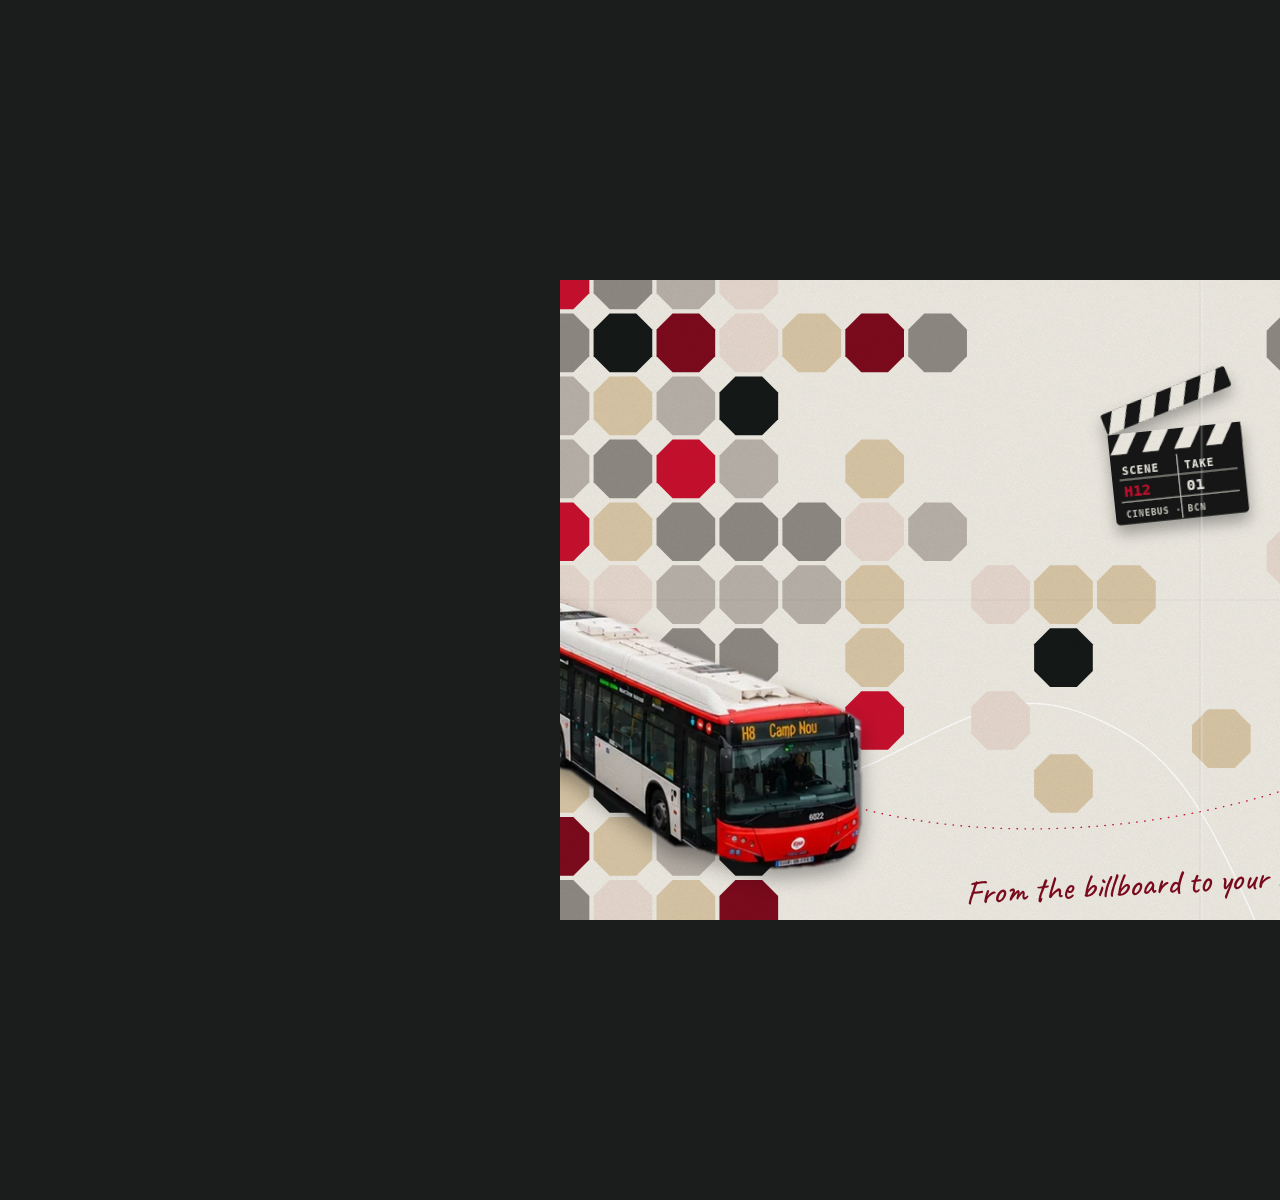
==== billboard/cinebus.html @ b8c181ad "CineBus banner: the real TMB bus from the photo, cut by the left edge Co-Authored-By: Claude Opus 5." ====
<!doctype html>
<html lang="en"><head><meta charset="utf-8"><title>CineBus billboard</title>
<link href="https://fonts.googleapis.com/css2?family=Anton&family=Caveat:wght@500&family=JetBrains+Mono:wght@600&display=swap" rel="stylesheet">
<link rel="stylesheet" href="board.css">
<style>
/* Idea: from the billboard to your seat. The tiles are Barcelona's Eixample blocks; the clapperboard is the film you
   picked; a TMB bus drives the dotted route out of the city, and the route ends at your ticket. */
.board { --ghost: #c8102e; }
h1 { font-size: 300px; top: 60px; bottom: auto; }
.red { color: #c8102e; }
.ticket { left: 1880px; top: 760px; z-index: 8; transform: rotate(7deg); }
.bus { left: -230px; top: 560px; width: 800px; z-index: 9; }
.hand { left: 760px; top: 1100px; color: #7d0a1d; transform: rotate(-3deg); }
</style></head><body>
<main class="board">
  <svg class="lines" viewBox="0 0 2400 1200">
    <path stroke="#fff" stroke-width="2.5" d="M-40 980 C 240 900, 420 990, 600 900 S 860 760, 1000 820 S 1200 960, 1320 1240"/>
    <!-- the bus route: stops along the way, ending at the cinema pin -->
    <path stroke="#c8102e" stroke-width="2.5" stroke-dasharray="1 14" stroke-width="6" d="M560 990 C 900 1080, 1300 1000, 1500 900 S 1800 860, 1900 900"/>
  </svg>
  <svg class="tiles" id="back" viewBox="0 0 2400 1200" style="z-index:2"></svg>
  <svg class="tiles" id="front" viewBox="0 0 2400 1200" style="z-index:5"></svg>
  <svg class="tiles" viewBox="0 0 2400 1200" style="z-index:3">
    <g fill="#c8102e" stroke="#efece4" stroke-width="5">
      <circle cx="1500" cy="900" r="11"/><circle cx="1900" cy="900" r="11"/>
    </g>
  </svg>

  <!-- ticket -->
  <svg class="ticket shadow" width="420" height="190" viewBox="0 0 420 190">
    <path d="M0 0h420v70a25 25 0 0 0 0 50v70H0v-70a25 25 0 0 0 0-50z" fill="#e7d9cf"/>
    <path d="M300 10v170" stroke="#7d0a1d" stroke-width="3" stroke-dasharray="8 8"/>
    <g font-family="JetBrains Mono, monospace" font-weight="600" fill="#7d0a1d">
      <text x="34" y="62" font-size="26" letter-spacing="3">CINEMA · SALA 3</text>
      <text x="34" y="128" font-size="58" fill="#c8102e">20:45</text>
      <text x="34" y="166" font-size="20" letter-spacing="2">VOSE · FILA 7</text>
      <text x="360" y="105" font-size="30" text-anchor="middle" transform="rotate(-90 360 95)">ADMIT ONE</text>
    </g>
  </svg>

  <svg class="pieces" viewBox="0 0 2400 1200" style="left:0;top:0;width:2400px;height:1200px;z-index:7">
  <defs>
    <linearGradient id="beam" x1="0" y1="0" x2="1" y2="0">
      <stop offset="0" stop-color="#fffdf6" stop-opacity=".85"/><stop offset="1" stop-color="#fffdf6" stop-opacity="0"/>
    </linearGradient>
    <filter id="sh" x="-20%" y="-20%" width="140%" height="160%"><feDropShadow dx="0" dy="16" stdDeviation="14" flood-color="#000" flood-opacity=".33"/></filter>
    <filter id="soft"><feGaussianBlur stdDeviation="10"/></filter>
  </defs>
  <!-- clapperboard -->
  <g transform="translate(1020 230) rotate(-6)" filter="url(#sh)">
    <rect x="0" y="62" width="250" height="170" rx="8" fill="#141816"/>
    <g transform="rotate(-16 0 58)">
      <rect x="0" y="22" width="250" height="40" rx="5" fill="#141816"/>
      <g fill="#efece4"><path d="M24 22 h30 l-22 40 h-30z"/><path d="M84 22 h30 l-22 40 h-30z"/><path d="M144 22 h30 l-22 40 h-30z"/><path d="M204 22 h30 l-22 40 h-30z"/></g>
    </g>
    <rect x="0" y="62" width="250" height="38" fill="#141816"/>
    <g fill="#efece4"><path d="M24 62 h30 l-22 38 h-30z"/><path d="M84 62 h30 l-22 38 h-30z"/><path d="M144 62 h30 l-22 38 h-30z"/><path d="M204 62 h30 l-22 38 h-30z"/></g>
    <g stroke="#efece4" stroke-width="2" opacity=".8"><path d="M14 148 h222 M14 190 h222 M125 110 v120"/></g>
    <g font-family="DejaVu Sans Mono, monospace" font-weight="700" fill="#efece4">
      <text x="20" y="138" font-size="20" letter-spacing="2">SCENE</text><text x="138" y="138" font-size="20" letter-spacing="2">TAKE</text>
      <text x="20" y="180" font-size="28" fill="#c8102e">H12</text><text x="138" y="180" font-size="28">01</text>
      <text x="20" y="220" font-size="16" letter-spacing="2" opacity=".8">CINEBUS · BCN</text>
    </g>
  </g>

  </svg>

  <!-- the real TMB bus from the photo, cut out, driving in from the left edge -->
  <img class="bus shadow" src="cinebus-bus.png" alt="">

  <p class="hand">From the billboard to your seat</p>
  <h1>Cine<br>B<span class="red">u</span><span class="ghost">s</span></h1>
  <div class="fold"></div><div class="grain"></div>
</main>
<script src="board.js"></script>
<script>
// Eixample blocks: squares with cut corners, on a straight grid
const C = ["#c8102e", "#141816", "#8f8a84", "#e7d9cf", "#7d0a1d", "#d9c7a7", "#b9b2aa"];
const block = (x, y, c) => { const s = 110, k = 30, h = s / 2;
  return `<path d="M${x - h + k} ${y - h}h${s - 2 * k}l${k} ${k}v${s - 2 * k}l${-k} ${k}h${-(s - 2 * k)}l${-k} ${-k}v${-(s - 2 * k)}z" fill="${c}"/>`; };
const [back, front] = field({ step: 118, offset: false, width: 1300, colours: C, shape: block, seed: 11 });
const extra = [[1500, 300, "#c8102e"], [2150, 820, "#141816"], [1380, 120, "#8f8a84"], [1960, 1040, "#7d0a1d"], [1240, 860, "#d9c7a7"], [1380, 520, "#e7d9cf"]]
  .map(([x, y, c]) => block(x, y, c)).join("");
document.getElementById("back").innerHTML = back + extra;
document.getElementById("front").innerHTML = front;
</script>
</body></html>
---- billboard/board.css ----
/* Shared look of the project billboards (same recipe as the Smart irrigation banner):
   a 2400×1200 paper board, a field of tiles from the left to the middle with a few floating on the right,
   the project's pieces on top, two thin drawn lines behind everything, a big Anton title bottom right
   (one letter in colour, one only outlined) and a small handwritten motto partly hidden by the tiles. */
* { box-sizing: border-box; margin: 0; }
body { min-height: 100vh; display: grid; place-items: center; background: #1b1d1c; overflow: hidden; }
.board { position: relative; width: 2400px; height: 1200px; overflow: hidden; background: #efece4; transform-origin: center; flex: none; }
.board > * { position: absolute; }
.lines, .tiles { left: 0; top: 0; width: 2400px; height: 1200px; }
.lines { z-index: 1; fill: none; stroke-linecap: round; stroke-linejoin: round; }
h1 { right: 80px; bottom: 70px; z-index: 6; font: 240px/0.9 "Anton", sans-serif; letter-spacing: -0.01em; text-transform: uppercase; text-align: right; color: #141816; }
h1 .ghost { color: transparent; -webkit-text-stroke: 1px var(--ghost, #141816); }
.hand { z-index: 1; font: 500 64px/1 "Caveat", cursive; white-space: nowrap; }
.shadow { filter: drop-shadow(0 18px 18px rgba(0, 0, 0, 0.35)); }
.fold { inset: 0; z-index: 29; pointer-events: none;
  background: linear-gradient(90deg, transparent 49.9%, rgba(0,0,0,.05) 50%, rgba(255,255,255,.25) 50.1%, transparent 50.3%),
              linear-gradient(0deg, transparent 49.8%, rgba(0,0,0,.04) 50%, transparent 50.2%); }
.grain { inset: 0; z-index: 30; pointer-events: none; opacity: .32; mix-blend-mode: multiply;
  background: url("data:image/svg+xml,%3Csvg xmlns='http://www.w3.org/2000/svg' width='240' height='240'%3E%3Cfilter id='n'%3E%3CfeTurbulence type='fractalNoise' baseFrequency='.9' numOctaves='2'/%3E%3CfeColorMatrix values='0 0 0 0 .35 0 0 0 0 .33 0 0 0 0 .3 0 0 0 .55 0'/%3E%3C/filter%3E%3Crect width='240' height='240' filter='url(%23n)'/%3E%3C/svg%3E"); }
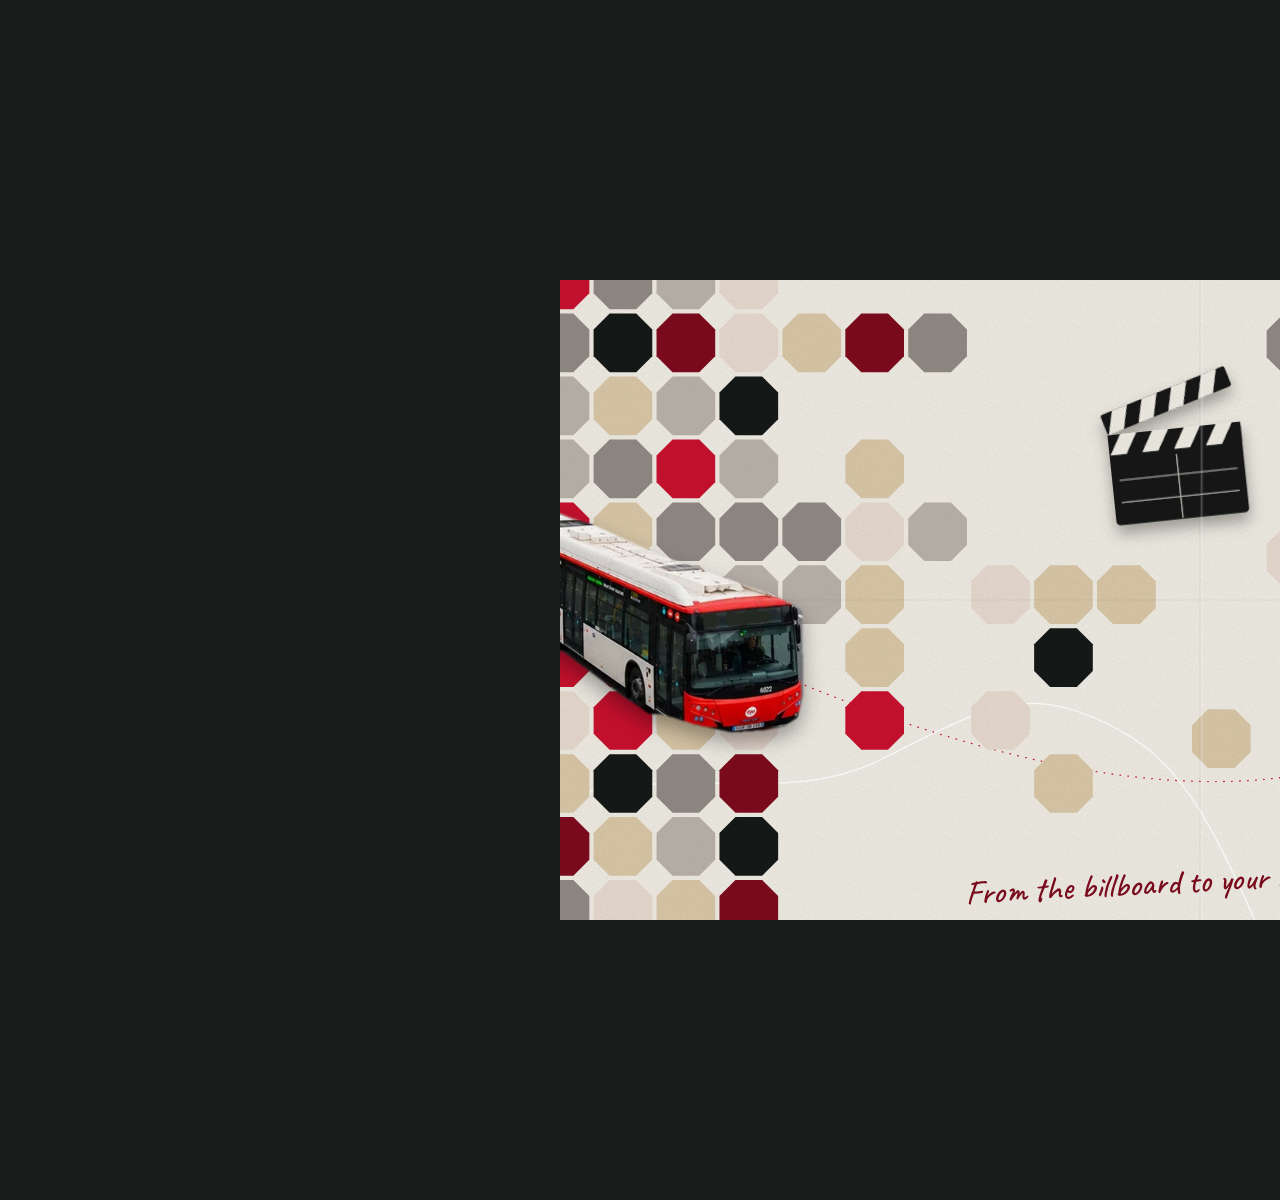
==== commit c72c1fcb: "CineBus banner: bus without its destination text, smaller and higher Co-Authored-By: Claude Opus 5.5" ====
--- a/billboard/cinebus.html
+++ b/billboard/cinebus.html
@@ -9,14 +9,14 @@
 h1 { font-size: 300px; top: 60px; bottom: auto; }
 .red { color: #c8102e; }
 .ticket { left: 1880px; top: 760px; z-index: 8; transform: rotate(7deg); }
-.bus { left: -230px; top: 560px; width: 800px; z-index: 9; }
+.bus { left: -200px; top: 400px; width: 660px; z-index: 9; }
 .hand { left: 760px; top: 1100px; color: #7d0a1d; transform: rotate(-3deg); }
 </style></head><body>
 <main class="board">
   <svg class="lines" viewBox="0 0 2400 1200">
     <path stroke="#fff" stroke-width="2.5" d="M-40 980 C 240 900, 420 990, 600 900 S 860 760, 1000 820 S 1200 960, 1320 1240"/>
     <!-- the bus route: stops along the way, ending at the cinema pin -->
-    <path stroke="#c8102e" stroke-width="2.5" stroke-dasharray="1 14" stroke-width="6" d="M560 990 C 900 1080, 1300 1000, 1500 900 S 1800 860, 1900 900"/>
+    <path stroke="#c8102e" stroke-width="2.5" stroke-dasharray="1 14" stroke-width="6" d="M460 760 C 800 900, 1200 1000, 1500 900 S 1800 860, 1900 900"/>
   </svg>
   <svg class="tiles" id="back" viewBox="0 0 2400 1200" style="z-index:2"></svg>
   <svg class="tiles" id="front" viewBox="0 0 2400 1200" style="z-index:5"></svg>
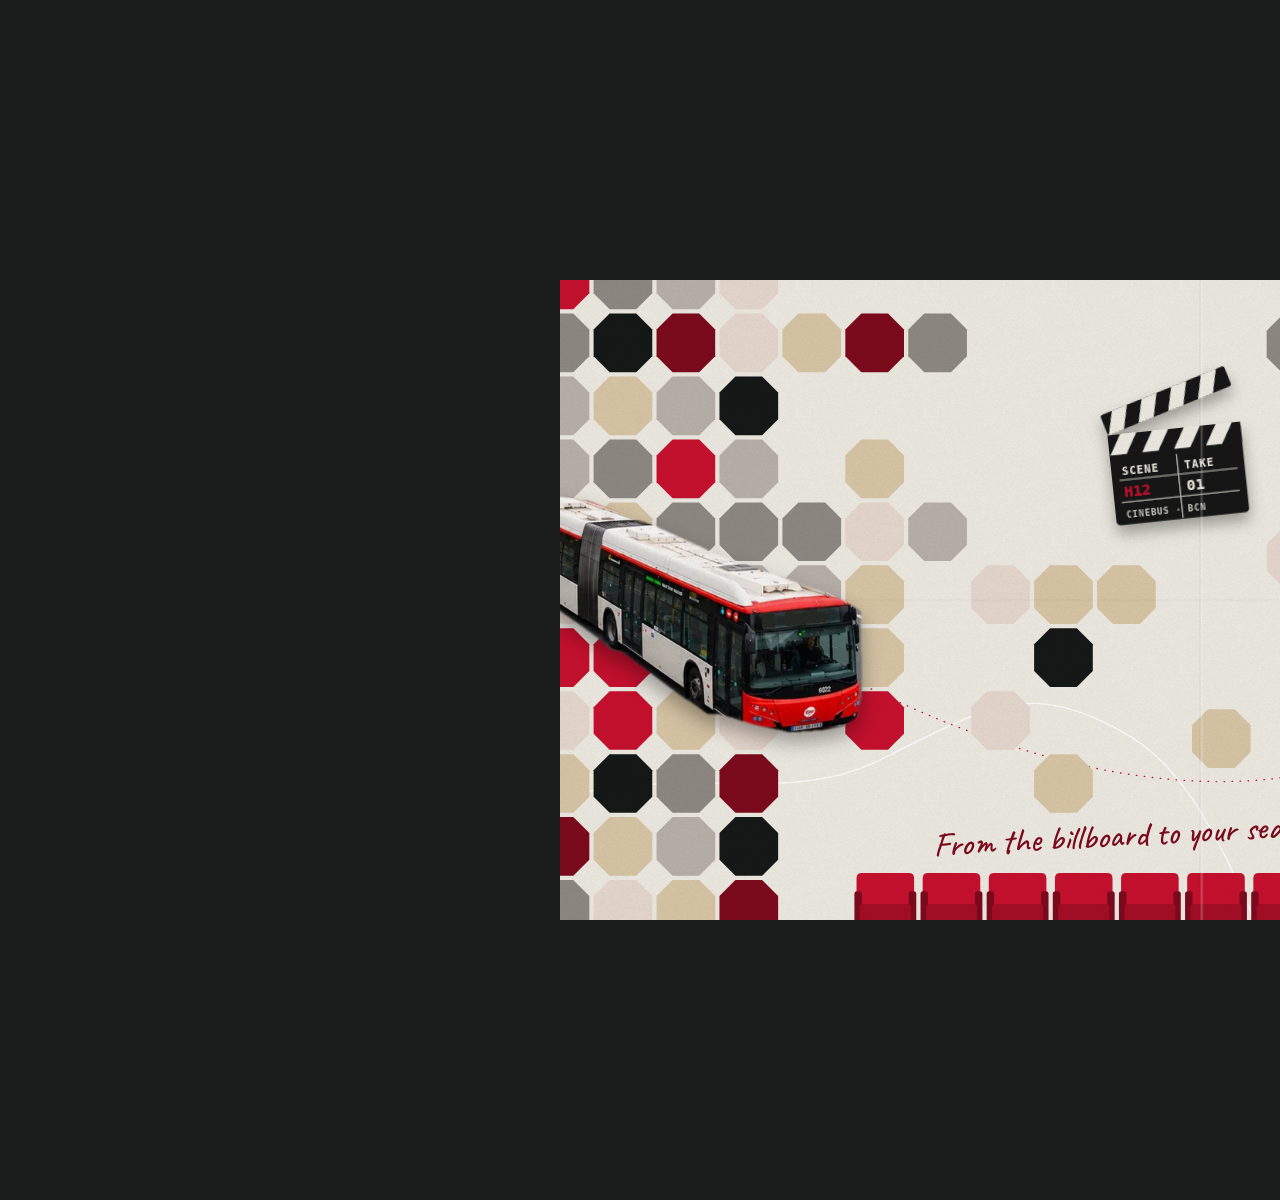
==== commit e623b1be: "CineBus banner: more of the bus in view and a row of cinema seats rising from the bottom edge Co-Aut" ====
--- a/billboard/cinebus.html
+++ b/billboard/cinebus.html
@@ -9,14 +9,14 @@
 h1 { font-size: 300px; top: 60px; bottom: auto; }
 .red { color: #c8102e; }
 .ticket { left: 1880px; top: 760px; z-index: 8; transform: rotate(7deg); }
-.bus { left: -200px; top: 400px; width: 660px; z-index: 9; }
-.hand { left: 760px; top: 1100px; color: #7d0a1d; transform: rotate(-3deg); }
+.bus { left: -90px; top: 400px; width: 660px; z-index: 9; }
+.hand { left: 700px; top: 1010px; color: #7d0a1d; transform: rotate(-3deg); }
 </style></head><body>
 <main class="board">
   <svg class="lines" viewBox="0 0 2400 1200">
     <path stroke="#fff" stroke-width="2.5" d="M-40 980 C 240 900, 420 990, 600 900 S 860 760, 1000 820 S 1200 960, 1320 1240"/>
     <!-- the bus route: stops along the way, ending at the cinema pin -->
-    <path stroke="#c8102e" stroke-width="2.5" stroke-dasharray="1 14" stroke-width="6" d="M460 760 C 800 900, 1200 1000, 1500 900 S 1800 860, 1900 900"/>
+    <path stroke="#c8102e" stroke-width="2.5" stroke-dasharray="1 14" stroke-width="6" d="M570 760 C 850 900, 1200 1000, 1500 900 S 1800 860, 1900 900"/>
   </svg>
   <svg class="tiles" id="back" viewBox="0 0 2400 1200" style="z-index:2"></svg>
   <svg class="tiles" id="front" viewBox="0 0 2400 1200" style="z-index:5"></svg>
@@ -65,6 +65,25 @@
 
   </svg>
 
+  <!-- a row of cinema seats rising from the bottom edge: the trip ends in your seat -->
+  <svg class="seats" viewBox="0 0 2400 1200" style="left:0;top:0;width:2400px;height:1200px;z-index:8">
+    <g transform="translate(560 1112)"><path d="M6 0 h88 q10 0 10 10 v50 h-108 v-50 q0-10 10-10z" fill="#c8102e"/><rect x="-8" y="34" width="14" height="60" rx="5" fill="#7d0a1d"/><rect x="94" y="34" width="14" height="60" rx="5" fill="#7d0a1d"/><rect x="2" y="58" width="96" height="40" rx="6" fill="#a50d26"/></g>
+    <g transform="translate(684 1112)"><path d="M6 0 h88 q10 0 10 10 v50 h-108 v-50 q0-10 10-10z" fill="#c8102e"/><rect x="-8" y="34" width="14" height="60" rx="5" fill="#7d0a1d"/><rect x="94" y="34" width="14" height="60" rx="5" fill="#7d0a1d"/><rect x="2" y="58" width="96" height="40" rx="6" fill="#a50d26"/></g>
+    <g transform="translate(808 1112)"><path d="M6 0 h88 q10 0 10 10 v50 h-108 v-50 q0-10 10-10z" fill="#c8102e"/><rect x="-8" y="34" width="14" height="60" rx="5" fill="#7d0a1d"/><rect x="94" y="34" width="14" height="60" rx="5" fill="#7d0a1d"/><rect x="2" y="58" width="96" height="40" rx="6" fill="#a50d26"/></g>
+    <g transform="translate(932 1112)"><path d="M6 0 h88 q10 0 10 10 v50 h-108 v-50 q0-10 10-10z" fill="#c8102e"/><rect x="-8" y="34" width="14" height="60" rx="5" fill="#7d0a1d"/><rect x="94" y="34" width="14" height="60" rx="5" fill="#7d0a1d"/><rect x="2" y="58" width="96" height="40" rx="6" fill="#a50d26"/></g>
+    <g transform="translate(1056 1112)"><path d="M6 0 h88 q10 0 10 10 v50 h-108 v-50 q0-10 10-10z" fill="#c8102e"/><rect x="-8" y="34" width="14" height="60" rx="5" fill="#7d0a1d"/><rect x="94" y="34" width="14" height="60" rx="5" fill="#7d0a1d"/><rect x="2" y="58" width="96" height="40" rx="6" fill="#a50d26"/></g>
+    <g transform="translate(1180 1112)"><path d="M6 0 h88 q10 0 10 10 v50 h-108 v-50 q0-10 10-10z" fill="#c8102e"/><rect x="-8" y="34" width="14" height="60" rx="5" fill="#7d0a1d"/><rect x="94" y="34" width="14" height="60" rx="5" fill="#7d0a1d"/><rect x="2" y="58" width="96" height="40" rx="6" fill="#a50d26"/></g>
+    <g transform="translate(1304 1112)"><path d="M6 0 h88 q10 0 10 10 v50 h-108 v-50 q0-10 10-10z" fill="#c8102e"/><rect x="-8" y="34" width="14" height="60" rx="5" fill="#7d0a1d"/><rect x="94" y="34" width="14" height="60" rx="5" fill="#7d0a1d"/><rect x="2" y="58" width="96" height="40" rx="6" fill="#a50d26"/></g>
+    <g transform="translate(1428 1112)"><path d="M6 0 h88 q10 0 10 10 v50 h-108 v-50 q0-10 10-10z" fill="#c8102e"/><rect x="-8" y="34" width="14" height="60" rx="5" fill="#7d0a1d"/><rect x="94" y="34" width="14" height="60" rx="5" fill="#7d0a1d"/><rect x="2" y="58" width="96" height="40" rx="6" fill="#a50d26"/></g>
+    <g transform="translate(1552 1112)"><path d="M6 0 h88 q10 0 10 10 v50 h-108 v-50 q0-10 10-10z" fill="#c8102e"/><rect x="-8" y="34" width="14" height="60" rx="5" fill="#7d0a1d"/><rect x="94" y="34" width="14" height="60" rx="5" fill="#7d0a1d"/><rect x="2" y="58" width="96" height="40" rx="6" fill="#a50d26"/></g>
+    <g transform="translate(1676 1112)"><path d="M6 0 h88 q10 0 10 10 v50 h-108 v-50 q0-10 10-10z" fill="#c8102e"/><rect x="-8" y="34" width="14" height="60" rx="5" fill="#7d0a1d"/><rect x="94" y="34" width="14" height="60" rx="5" fill="#7d0a1d"/><rect x="2" y="58" width="96" height="40" rx="6" fill="#a50d26"/></g>
+    <g transform="translate(1800 1112)"><path d="M6 0 h88 q10 0 10 10 v50 h-108 v-50 q0-10 10-10z" fill="#c8102e"/><rect x="-8" y="34" width="14" height="60" rx="5" fill="#7d0a1d"/><rect x="94" y="34" width="14" height="60" rx="5" fill="#7d0a1d"/><rect x="2" y="58" width="96" height="40" rx="6" fill="#a50d26"/></g>
+    <g transform="translate(1924 1112)"><path d="M6 0 h88 q10 0 10 10 v50 h-108 v-50 q0-10 10-10z" fill="#c8102e"/><rect x="-8" y="34" width="14" height="60" rx="5" fill="#7d0a1d"/><rect x="94" y="34" width="14" height="60" rx="5" fill="#7d0a1d"/><rect x="2" y="58" width="96" height="40" rx="6" fill="#a50d26"/></g>
+    <g transform="translate(2048 1112)"><path d="M6 0 h88 q10 0 10 10 v50 h-108 v-50 q0-10 10-10z" fill="#c8102e"/><rect x="-8" y="34" width="14" height="60" rx="5" fill="#7d0a1d"/><rect x="94" y="34" width="14" height="60" rx="5" fill="#7d0a1d"/><rect x="2" y="58" width="96" height="40" rx="6" fill="#a50d26"/></g>
+    <g transform="translate(2172 1112)"><path d="M6 0 h88 q10 0 10 10 v50 h-108 v-50 q0-10 10-10z" fill="#c8102e"/><rect x="-8" y="34" width="14" height="60" rx="5" fill="#7d0a1d"/><rect x="94" y="34" width="14" height="60" rx="5" fill="#7d0a1d"/><rect x="2" y="58" width="96" height="40" rx="6" fill="#a50d26"/></g>
+    <g transform="translate(2296 1112)"><path d="M6 0 h88 q10 0 10 10 v50 h-108 v-50 q0-10 10-10z" fill="#c8102e"/><rect x="-8" y="34" width="14" height="60" rx="5" fill="#7d0a1d"/><rect x="94" y="34" width="14" height="60" rx="5" fill="#7d0a1d"/><rect x="2" y="58" width="96" height="40" rx="6" fill="#a50d26"/></g>
+  </svg>
+
   <!-- the real TMB bus from the photo, cut out, driving in from the left edge -->
   <img class="bus shadow" src="cinebus-bus.png" alt="">
 
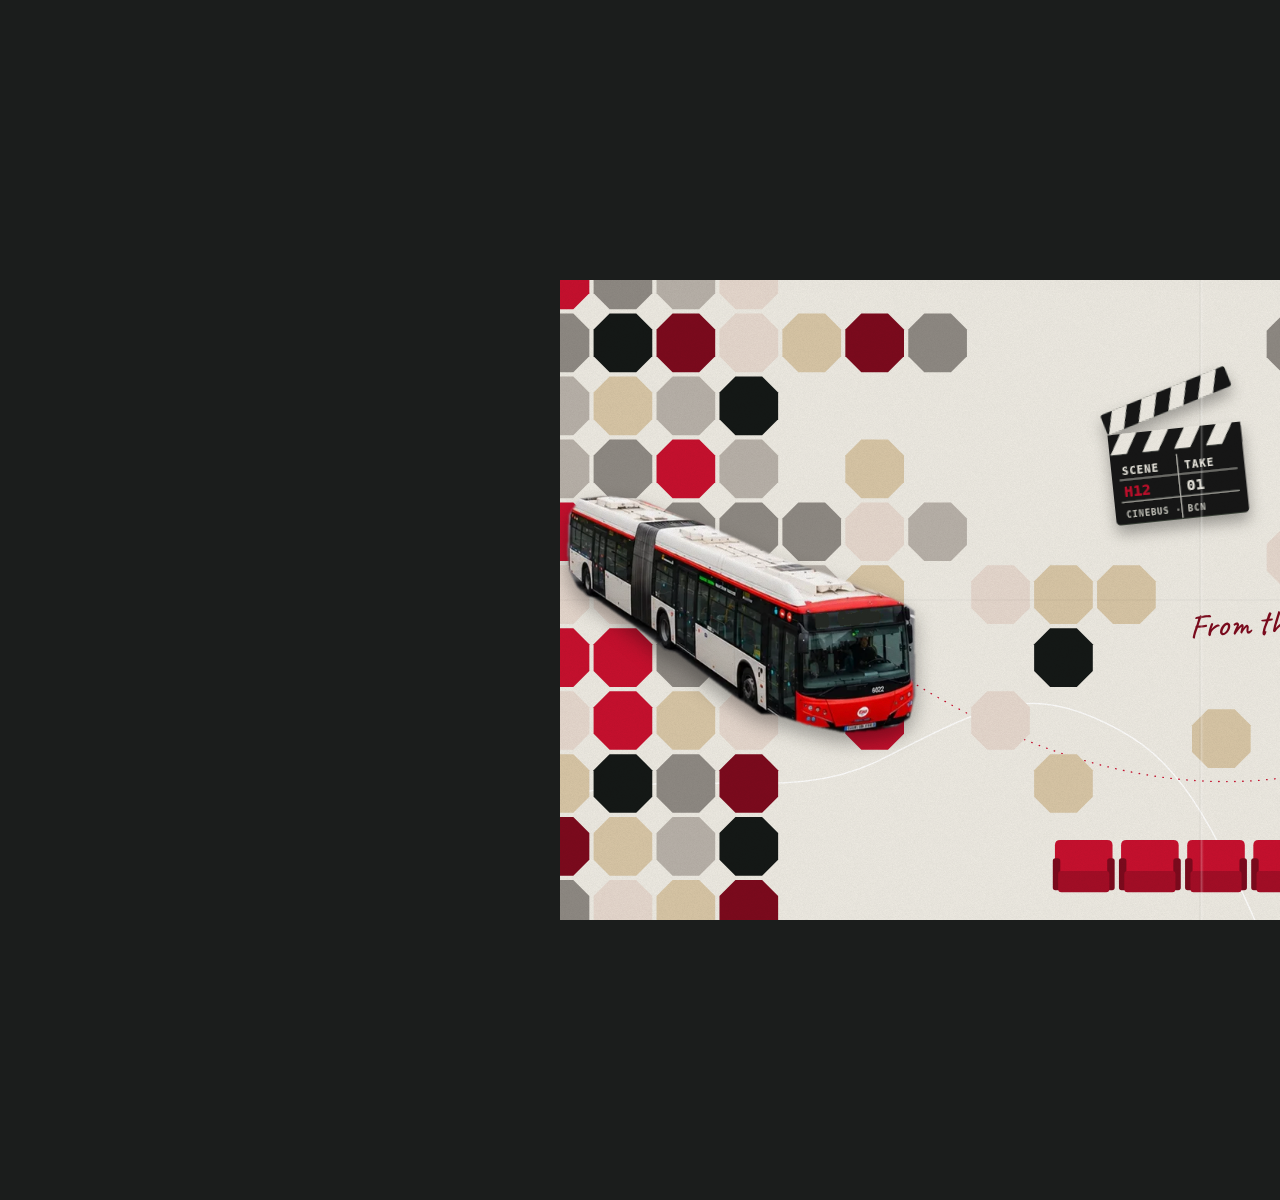
==== commit 289cd8e1: "CineBus banner: more of the bus, a shorter fully visible row of seats, the motto moved to free space" ====
--- a/billboard/cinebus.html
+++ b/billboard/cinebus.html
@@ -9,14 +9,14 @@
 h1 { font-size: 300px; top: 60px; bottom: auto; }
 .red { color: #c8102e; }
 .ticket { left: 1880px; top: 760px; z-index: 8; transform: rotate(7deg); }
-.bus { left: -90px; top: 400px; width: 660px; z-index: 9; }
-.hand { left: 700px; top: 1010px; color: #7d0a1d; transform: rotate(-3deg); }
+.bus { left: 10px; top: 400px; width: 660px; z-index: 9; }
+.hand { left: 1180px; top: 600px; color: #7d0a1d; transform: rotate(-3deg); }
 </style></head><body>
 <main class="board">
   <svg class="lines" viewBox="0 0 2400 1200">
     <path stroke="#fff" stroke-width="2.5" d="M-40 980 C 240 900, 420 990, 600 900 S 860 760, 1000 820 S 1200 960, 1320 1240"/>
     <!-- the bus route: stops along the way, ending at the cinema pin -->
-    <path stroke="#c8102e" stroke-width="2.5" stroke-dasharray="1 14" stroke-width="6" d="M570 760 C 850 900, 1200 1000, 1500 900 S 1800 860, 1900 900"/>
+    <path stroke="#c8102e" stroke-width="2.5" stroke-dasharray="1 14" stroke-width="6" d="M670 760 C 900 900, 1200 1000, 1500 900 S 1800 860, 1900 900"/>
   </svg>
   <svg class="tiles" id="back" viewBox="0 0 2400 1200" style="z-index:2"></svg>
   <svg class="tiles" id="front" viewBox="0 0 2400 1200" style="z-index:5"></svg>
@@ -67,21 +67,13 @@
 
   <!-- a row of cinema seats rising from the bottom edge: the trip ends in your seat -->
   <svg class="seats" viewBox="0 0 2400 1200" style="left:0;top:0;width:2400px;height:1200px;z-index:8">
-    <g transform="translate(560 1112)"><path d="M6 0 h88 q10 0 10 10 v50 h-108 v-50 q0-10 10-10z" fill="#c8102e"/><rect x="-8" y="34" width="14" height="60" rx="5" fill="#7d0a1d"/><rect x="94" y="34" width="14" height="60" rx="5" fill="#7d0a1d"/><rect x="2" y="58" width="96" height="40" rx="6" fill="#a50d26"/></g>
-    <g transform="translate(684 1112)"><path d="M6 0 h88 q10 0 10 10 v50 h-108 v-50 q0-10 10-10z" fill="#c8102e"/><rect x="-8" y="34" width="14" height="60" rx="5" fill="#7d0a1d"/><rect x="94" y="34" width="14" height="60" rx="5" fill="#7d0a1d"/><rect x="2" y="58" width="96" height="40" rx="6" fill="#a50d26"/></g>
-    <g transform="translate(808 1112)"><path d="M6 0 h88 q10 0 10 10 v50 h-108 v-50 q0-10 10-10z" fill="#c8102e"/><rect x="-8" y="34" width="14" height="60" rx="5" fill="#7d0a1d"/><rect x="94" y="34" width="14" height="60" rx="5" fill="#7d0a1d"/><rect x="2" y="58" width="96" height="40" rx="6" fill="#a50d26"/></g>
-    <g transform="translate(932 1112)"><path d="M6 0 h88 q10 0 10 10 v50 h-108 v-50 q0-10 10-10z" fill="#c8102e"/><rect x="-8" y="34" width="14" height="60" rx="5" fill="#7d0a1d"/><rect x="94" y="34" width="14" height="60" rx="5" fill="#7d0a1d"/><rect x="2" y="58" width="96" height="40" rx="6" fill="#a50d26"/></g>
-    <g transform="translate(1056 1112)"><path d="M6 0 h88 q10 0 10 10 v50 h-108 v-50 q0-10 10-10z" fill="#c8102e"/><rect x="-8" y="34" width="14" height="60" rx="5" fill="#7d0a1d"/><rect x="94" y="34" width="14" height="60" rx="5" fill="#7d0a1d"/><rect x="2" y="58" width="96" height="40" rx="6" fill="#a50d26"/></g>
-    <g transform="translate(1180 1112)"><path d="M6 0 h88 q10 0 10 10 v50 h-108 v-50 q0-10 10-10z" fill="#c8102e"/><rect x="-8" y="34" width="14" height="60" rx="5" fill="#7d0a1d"/><rect x="94" y="34" width="14" height="60" rx="5" fill="#7d0a1d"/><rect x="2" y="58" width="96" height="40" rx="6" fill="#a50d26"/></g>
-    <g transform="translate(1304 1112)"><path d="M6 0 h88 q10 0 10 10 v50 h-108 v-50 q0-10 10-10z" fill="#c8102e"/><rect x="-8" y="34" width="14" height="60" rx="5" fill="#7d0a1d"/><rect x="94" y="34" width="14" height="60" rx="5" fill="#7d0a1d"/><rect x="2" y="58" width="96" height="40" rx="6" fill="#a50d26"/></g>
-    <g transform="translate(1428 1112)"><path d="M6 0 h88 q10 0 10 10 v50 h-108 v-50 q0-10 10-10z" fill="#c8102e"/><rect x="-8" y="34" width="14" height="60" rx="5" fill="#7d0a1d"/><rect x="94" y="34" width="14" height="60" rx="5" fill="#7d0a1d"/><rect x="2" y="58" width="96" height="40" rx="6" fill="#a50d26"/></g>
-    <g transform="translate(1552 1112)"><path d="M6 0 h88 q10 0 10 10 v50 h-108 v-50 q0-10 10-10z" fill="#c8102e"/><rect x="-8" y="34" width="14" height="60" rx="5" fill="#7d0a1d"/><rect x="94" y="34" width="14" height="60" rx="5" fill="#7d0a1d"/><rect x="2" y="58" width="96" height="40" rx="6" fill="#a50d26"/></g>
-    <g transform="translate(1676 1112)"><path d="M6 0 h88 q10 0 10 10 v50 h-108 v-50 q0-10 10-10z" fill="#c8102e"/><rect x="-8" y="34" width="14" height="60" rx="5" fill="#7d0a1d"/><rect x="94" y="34" width="14" height="60" rx="5" fill="#7d0a1d"/><rect x="2" y="58" width="96" height="40" rx="6" fill="#a50d26"/></g>
-    <g transform="translate(1800 1112)"><path d="M6 0 h88 q10 0 10 10 v50 h-108 v-50 q0-10 10-10z" fill="#c8102e"/><rect x="-8" y="34" width="14" height="60" rx="5" fill="#7d0a1d"/><rect x="94" y="34" width="14" height="60" rx="5" fill="#7d0a1d"/><rect x="2" y="58" width="96" height="40" rx="6" fill="#a50d26"/></g>
-    <g transform="translate(1924 1112)"><path d="M6 0 h88 q10 0 10 10 v50 h-108 v-50 q0-10 10-10z" fill="#c8102e"/><rect x="-8" y="34" width="14" height="60" rx="5" fill="#7d0a1d"/><rect x="94" y="34" width="14" height="60" rx="5" fill="#7d0a1d"/><rect x="2" y="58" width="96" height="40" rx="6" fill="#a50d26"/></g>
-    <g transform="translate(2048 1112)"><path d="M6 0 h88 q10 0 10 10 v50 h-108 v-50 q0-10 10-10z" fill="#c8102e"/><rect x="-8" y="34" width="14" height="60" rx="5" fill="#7d0a1d"/><rect x="94" y="34" width="14" height="60" rx="5" fill="#7d0a1d"/><rect x="2" y="58" width="96" height="40" rx="6" fill="#a50d26"/></g>
-    <g transform="translate(2172 1112)"><path d="M6 0 h88 q10 0 10 10 v50 h-108 v-50 q0-10 10-10z" fill="#c8102e"/><rect x="-8" y="34" width="14" height="60" rx="5" fill="#7d0a1d"/><rect x="94" y="34" width="14" height="60" rx="5" fill="#7d0a1d"/><rect x="2" y="58" width="96" height="40" rx="6" fill="#a50d26"/></g>
-    <g transform="translate(2296 1112)"><path d="M6 0 h88 q10 0 10 10 v50 h-108 v-50 q0-10 10-10z" fill="#c8102e"/><rect x="-8" y="34" width="14" height="60" rx="5" fill="#7d0a1d"/><rect x="94" y="34" width="14" height="60" rx="5" fill="#7d0a1d"/><rect x="2" y="58" width="96" height="40" rx="6" fill="#a50d26"/></g>
+    <g transform="translate(932 1050)"><path d="M6 0 h88 q10 0 10 10 v50 h-108 v-50 q0-10 10-10z" fill="#c8102e"/><rect x="-8" y="34" width="14" height="60" rx="5" fill="#7d0a1d"/><rect x="94" y="34" width="14" height="60" rx="5" fill="#7d0a1d"/><rect x="2" y="58" width="96" height="40" rx="6" fill="#a50d26"/></g>
+    <g transform="translate(1056 1050)"><path d="M6 0 h88 q10 0 10 10 v50 h-108 v-50 q0-10 10-10z" fill="#c8102e"/><rect x="-8" y="34" width="14" height="60" rx="5" fill="#7d0a1d"/><rect x="94" y="34" width="14" height="60" rx="5" fill="#7d0a1d"/><rect x="2" y="58" width="96" height="40" rx="6" fill="#a50d26"/></g>
+    <g transform="translate(1180 1050)"><path d="M6 0 h88 q10 0 10 10 v50 h-108 v-50 q0-10 10-10z" fill="#c8102e"/><rect x="-8" y="34" width="14" height="60" rx="5" fill="#7d0a1d"/><rect x="94" y="34" width="14" height="60" rx="5" fill="#7d0a1d"/><rect x="2" y="58" width="96" height="40" rx="6" fill="#a50d26"/></g>
+    <g transform="translate(1304 1050)"><path d="M6 0 h88 q10 0 10 10 v50 h-108 v-50 q0-10 10-10z" fill="#c8102e"/><rect x="-8" y="34" width="14" height="60" rx="5" fill="#7d0a1d"/><rect x="94" y="34" width="14" height="60" rx="5" fill="#7d0a1d"/><rect x="2" y="58" width="96" height="40" rx="6" fill="#a50d26"/></g>
+    <g transform="translate(1428 1050)"><path d="M6 0 h88 q10 0 10 10 v50 h-108 v-50 q0-10 10-10z" fill="#c8102e"/><rect x="-8" y="34" width="14" height="60" rx="5" fill="#7d0a1d"/><rect x="94" y="34" width="14" height="60" rx="5" fill="#7d0a1d"/><rect x="2" y="58" width="96" height="40" rx="6" fill="#a50d26"/></g>
+    <g transform="translate(1552 1050)"><path d="M6 0 h88 q10 0 10 10 v50 h-108 v-50 q0-10 10-10z" fill="#c8102e"/><rect x="-8" y="34" width="14" height="60" rx="5" fill="#7d0a1d"/><rect x="94" y="34" width="14" height="60" rx="5" fill="#7d0a1d"/><rect x="2" y="58" width="96" height="40" rx="6" fill="#a50d26"/></g>
+    <g transform="translate(1676 1050)"><path d="M6 0 h88 q10 0 10 10 v50 h-108 v-50 q0-10 10-10z" fill="#c8102e"/><rect x="-8" y="34" width="14" height="60" rx="5" fill="#7d0a1d"/><rect x="94" y="34" width="14" height="60" rx="5" fill="#7d0a1d"/><rect x="2" y="58" width="96" height="40" rx="6" fill="#a50d26"/></g>
   </svg>
 
   <!-- the real TMB bus from the photo, cut out, driving in from the left edge -->
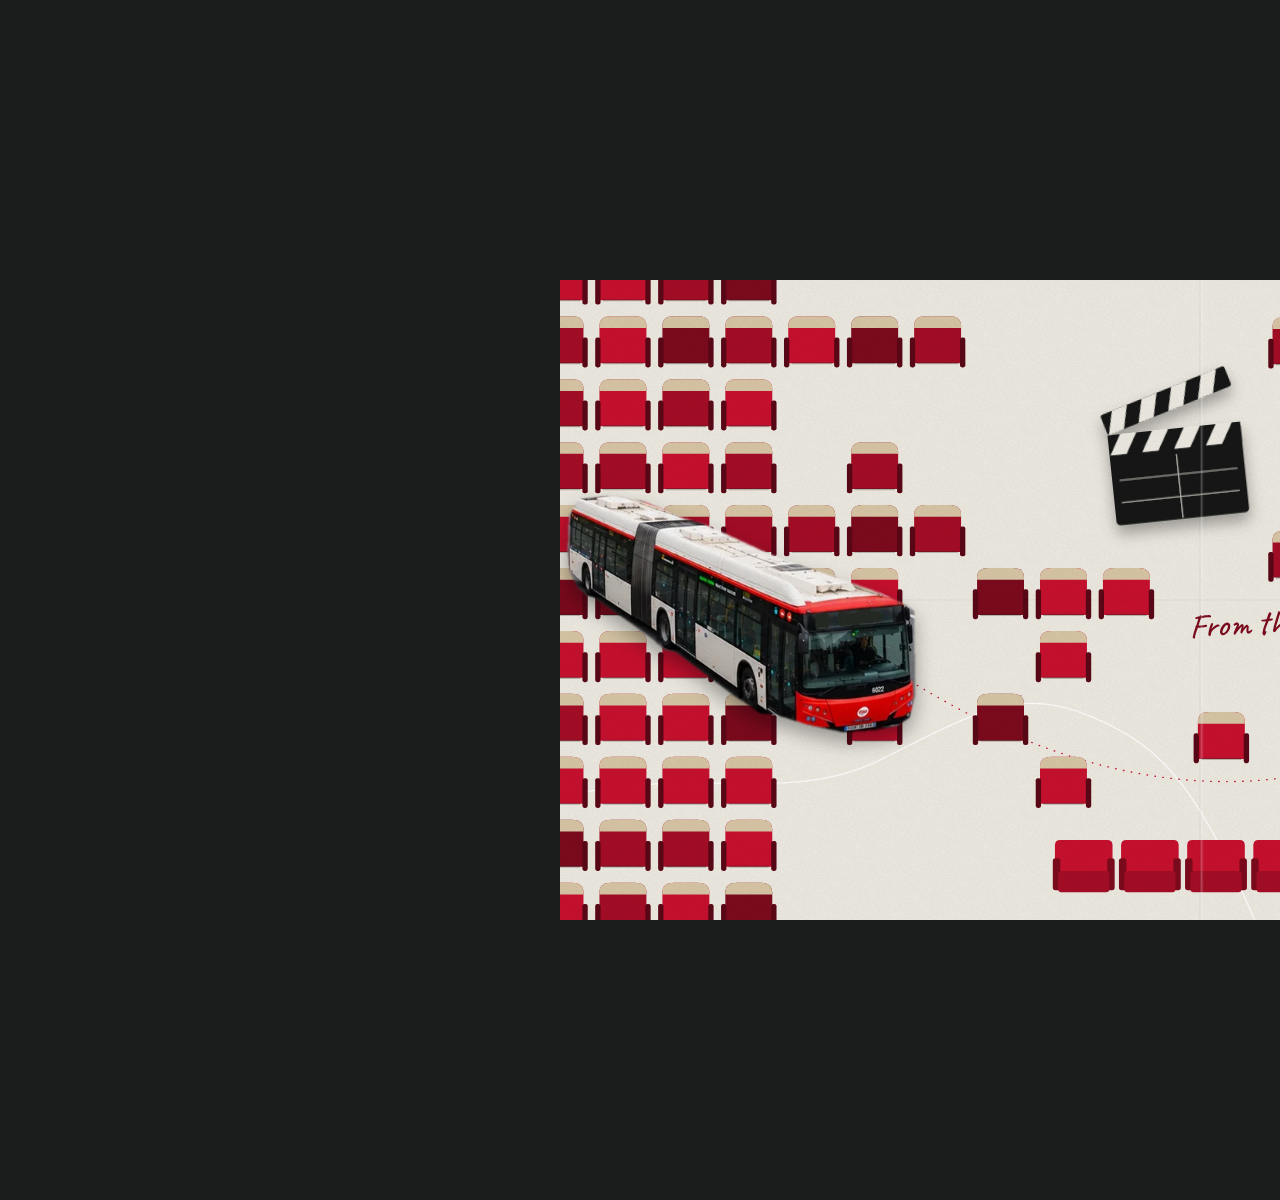
==== commit 881a20fa: "CineBus banner: rows of cinema seats, some missing, in place of the tiles Co-Authored-By: Claude Opu" ====
--- a/billboard/cinebus.html
+++ b/billboard/cinebus.html
@@ -85,12 +85,15 @@
 </main>
 <script src="board.js"></script>
 <script>
-// Eixample blocks: squares with cut corners, on a straight grid
-const C = ["#c8102e", "#141816", "#8f8a84", "#e7d9cf", "#7d0a1d", "#d9c7a7", "#b9b2aa"];
-const block = (x, y, c) => { const s = 110, k = 30, h = s / 2;
-  return `<path d="M${x - h + k} ${y - h}h${s - 2 * k}l${k} ${k}v${s - 2 * k}l${-k} ${k}h${-(s - 2 * k)}l${-k} ${-k}v${-(s - 2 * k)}z" fill="${c}"/>`; };
+// Cinema seats seen from behind, in rows, some of them missing: they fill the left like the theatre
+const C = ["#c8102e", "#c8102e", "#a50d26", "#7d0a1d", "#c8102e", "#a50d26"];
+const block = (x, y, c) => `<g transform="translate(${x - 52} ${y - 50})">
+  <path d="M8 18 q0-18 22-18 h44 q22 0 22 18 v70 h-88z" fill="${c}"/>
+  <path d="M8 18 q0-18 22-18 h44 q22 0 22 18 v4 h-88z" fill="#d9c7a7"/>
+  <rect x="0" y="40" width="10" height="56" rx="4" fill="#5a0716"/><rect x="94" y="40" width="10" height="56" rx="4" fill="#5a0716"/>
+  <path d="M14 88 h76" stroke="#141816" stroke-opacity=".25" stroke-width="4"/></g>`;
 const [back, front] = field({ step: 118, offset: false, width: 1300, colours: C, shape: block, seed: 11 });
-const extra = [[1500, 300, "#c8102e"], [2150, 820, "#141816"], [1380, 120, "#8f8a84"], [1960, 1040, "#7d0a1d"], [1240, 860, "#d9c7a7"], [1380, 520, "#e7d9cf"]]
+const extra = [[1500, 300, "#c8102e"], [2150, 820, "#7d0a1d"], [1380, 120, "#a50d26"], [1240, 860, "#c8102e"], [1380, 520, "#a50d26"]]
   .map(([x, y, c]) => block(x, y, c)).join("");
 document.getElementById("back").innerHTML = back + extra;
 document.getElementById("front").innerHTML = front;
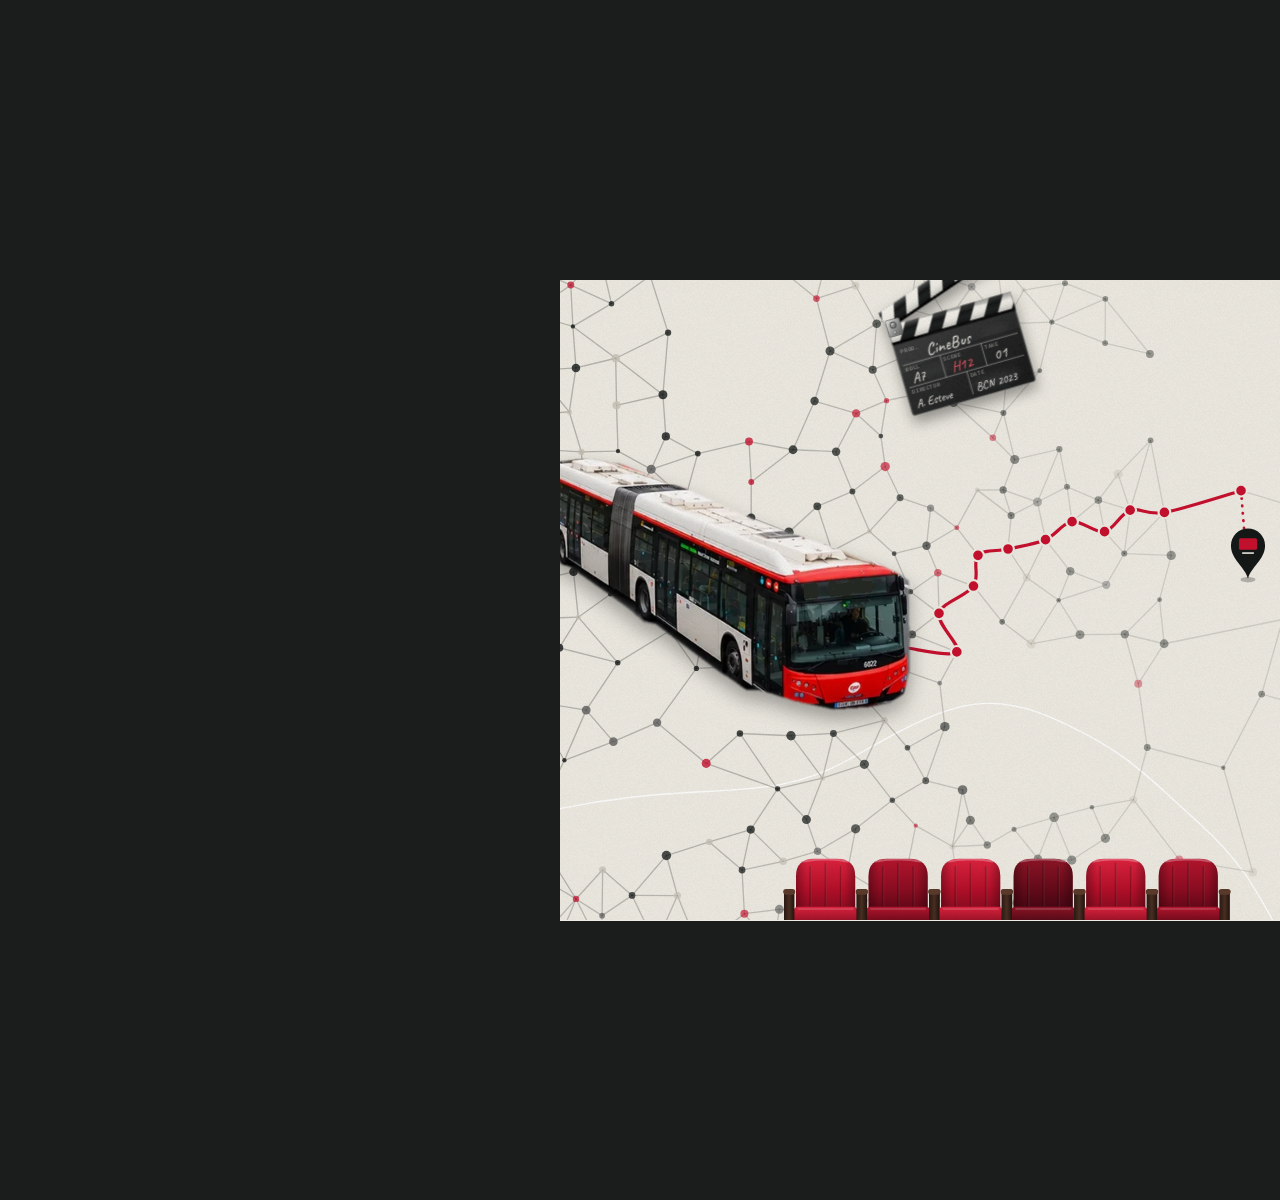
==== commit 075811ba: "CineBus banner: the city's bus stops as a network on the left, the bus route winding through it to t" ====
--- a/billboard/cinebus.html
+++ b/billboard/cinebus.html
@@ -1,32 +1,32 @@
 <!doctype html>
 <html lang="en"><head><meta charset="utf-8"><title>CineBus billboard</title>
-<link href="https://fonts.googleapis.com/css2?family=Anton&family=Caveat:wght@500&family=JetBrains+Mono:wght@600&display=swap" rel="stylesheet">
+<link href="https://fonts.googleapis.com/css2?family=Inter+Tight:wght@700&family=Caveat:wght@500&family=JetBrains+Mono:wght@600&display=swap" rel="stylesheet">
 <link rel="stylesheet" href="board.css">
 <style>
-/* Idea: from the billboard to your seat. The tiles are Barcelona's Eixample blocks; the clapperboard is the film you
-   picked; a TMB bus drives the dotted route out of the city, and the route ends at your ticket. */
+/* Idea: from the billboard to your seat. The field on the left is Barcelona's streets as the project's graph of stops,
+   dense at the edge and thinning to the middle; the real TMB bus drives out of it and its route winds through the stops
+   to the cinema pin. The clapperboard and the ticket wait by the cinema, and one short row of velvet seats sits at the bottom. */
 .board { --ghost: #c8102e; }
-h1 { font-size: 300px; top: 60px; bottom: auto; }
 .red { color: #c8102e; }
-.ticket { left: 1880px; top: 760px; z-index: 8; transform: rotate(7deg); }
-.bus { left: 10px; top: 400px; width: 660px; z-index: 9; }
-.hand { left: 1180px; top: 600px; color: #7d0a1d; transform: rotate(-3deg); }
+h1 { font-size: 270px; }
+.bus { left: -40px; top: 330px; width: 700px; z-index: 9; }
+.ticket { left: 1420px; top: 540px; z-index: 8; transform: rotate(-7deg); }
+.fold { display: none; }   /* no paper fold on this board: the streets run across the middle without a seam */
+.hand { right: 120px; top: 64px; color: #7d0a1d; transform: rotate(-3deg); }
 </style></head><body>
 <main class="board">
   <svg class="lines" viewBox="0 0 2400 1200">
-    <path stroke="#fff" stroke-width="2.5" d="M-40 980 C 240 900, 420 990, 600 900 S 860 760, 1000 820 S 1200 960, 1320 1240"/>
-    <!-- the bus route: stops along the way, ending at the cinema pin -->
-    <path stroke="#c8102e" stroke-width="2.5" stroke-dasharray="1 14" stroke-width="6" d="M670 760 C 900 900, 1200 1000, 1500 900 S 1800 860, 1900 900"/>
+    <path stroke="#fff" stroke-width="2.5" d="M-40 1000 C 260 930, 380 990, 540 900 S 780 760, 920 820 S 1100 930, 1200 1020 S 1320 1180, 1360 1240"/>
   </svg>
-  <svg class="tiles" id="back" viewBox="0 0 2400 1200" style="z-index:2"></svg>
-  <svg class="tiles" id="front" viewBox="0 0 2400 1200" style="z-index:5"></svg>
-  <svg class="tiles" viewBox="0 0 2400 1200" style="z-index:3">
-    <g fill="#c8102e" stroke="#efece4" stroke-width="5">
-      <circle cx="1500" cy="900" r="11"/><circle cx="1900" cy="900" r="11"/>
-    </g>
-  </svg>
-
-  <!-- ticket -->
+
+  <!-- the streets of the city as a graph of stops, and the bus route from the bus to the cinema -->
+  <svg class="tiles" id="map" viewBox="0 0 2400 1200" style="z-index:2"></svg>
+  <svg class="tiles" id="route" viewBox="0 0 2400 1200" style="z-index:8"></svg>
+
+  <!-- one short row of velvet cinema seats along the bottom -->
+  <svg class="tiles" id="seats" viewBox="0 0 2400 1200" style="z-index:6"><defs id="velvet"></defs></svg>
+
+  <!-- ticket, by the cinema -->
   <svg class="ticket shadow" width="420" height="190" viewBox="0 0 420 190">
     <path d="M0 0h420v70a25 25 0 0 0 0 50v70H0v-70a25 25 0 0 0 0-50z" fill="#e7d9cf"/>
     <path d="M300 10v170" stroke="#7d0a1d" stroke-width="3" stroke-dasharray="8 8"/>
@@ -38,64 +38,165 @@
     </g>
   </svg>
 
-  <svg class="pieces" viewBox="0 0 2400 1200" style="left:0;top:0;width:2400px;height:1200px;z-index:7">
+  <!-- clapperboard: a black slate with chalk entries, striped clapper sticks with real thickness, a hinge plate, the top stick lifted -->
+  <svg viewBox="0 0 2400 1200" style="left:0;top:0;width:2400px;height:1200px;z-index:7">
   <defs>
-    <linearGradient id="beam" x1="0" y1="0" x2="1" y2="0">
-      <stop offset="0" stop-color="#fffdf6" stop-opacity=".85"/><stop offset="1" stop-color="#fffdf6" stop-opacity="0"/>
-    </linearGradient>
-    <filter id="sh" x="-20%" y="-20%" width="140%" height="160%"><feDropShadow dx="0" dy="16" stdDeviation="14" flood-color="#000" flood-opacity=".33"/></filter>
-    <filter id="soft"><feGaussianBlur stdDeviation="10"/></filter>
+    <filter id="sh" x="-20%" y="-20%" width="140%" height="160%"><feDropShadow dx="0" dy="18" stdDeviation="16" flood-color="#000" flood-opacity=".38"/></filter>
+    <filter id="chalk"><feTurbulence type="fractalNoise" baseFrequency="1.1" numOctaves="2" seed="4"/><feDisplacementMap in="SourceGraphic" scale="2.4"/></filter>
+    <filter id="smudge"><feGaussianBlur stdDeviation="9"/></filter>
+    <filter id="grit" x="0" y="0" width="100%" height="100%"><feTurbulence type="fractalNoise" baseFrequency=".75" numOctaves="3" seed="8"/>
+      <feColorMatrix values="0 0 0 0 1  0 0 0 0 1  0 0 0 0 1  0 0 0 .09 0"/><feComposite in2="SourceGraphic" operator="in"/></filter>
+    <linearGradient id="slate" x1="0" y1="0" x2="1" y2="1"><stop offset="0" stop-color="#2f3130"/><stop offset=".6" stop-color="#1b1c1c"/><stop offset="1" stop-color="#0f1010"/></linearGradient>
+    <linearGradient id="gloss" x1="0" y1="0" x2="0" y2="1"><stop offset="0" stop-color="#fff" stop-opacity=".26"/><stop offset=".4" stop-color="#fff" stop-opacity="0"/><stop offset="1" stop-color="#000" stop-opacity=".22"/></linearGradient>
+    <linearGradient id="drop" x1="0" y1="0" x2="0" y2="1"><stop offset="0" stop-color="#000" stop-opacity=".55"/><stop offset="1" stop-color="#000" stop-opacity="0"/></linearGradient>
+    <linearGradient id="plate" x1="0" y1="0" x2="1" y2="1"><stop offset="0" stop-color="#e9eae8"/><stop offset=".5" stop-color="#9c9e9d"/><stop offset="1" stop-color="#5d5f5e"/></linearGradient>
+    <radialGradient id="screw" cx=".35" cy=".35" r=".7"><stop offset="0" stop-color="#fafaf8"/><stop offset="1" stop-color="#6a6c6b"/></radialGradient>
+    <clipPath id="stick"><rect x="0" y="0" width="300" height="40" rx="3"/></clipPath>
+    <!-- one clapper stick: stripes on the face, a darker edge below for its thickness -->
+    <g id="stripes">
+      <rect x="0" y="6" width="300" height="40" rx="3" fill="#050505"/>
+      <g clip-path="url(#stick)">
+        <rect width="300" height="40" fill="#141515"/>
+        <g fill="#f1efe8"><path d="M10 0h34l-24 40h-34z"/><path d="M78 0h34l-24 40h-34z"/><path d="M146 0h34l-24 40h-34z"/><path d="M214 0h34l-24 40h-34z"/><path d="M282 0h34l-24 40h-34z"/></g>
+        <rect width="300" height="40" fill="url(#gloss)"/>
+        <path d="M0 1.5 H300" stroke="#fff" stroke-opacity=".35" stroke-width="1.5"/>
+      </g>
+    </g>
   </defs>
-  <!-- clapperboard -->
-  <g transform="translate(1020 230) rotate(-6)" filter="url(#sh)">
-    <rect x="0" y="62" width="250" height="170" rx="8" fill="#141816"/>
-    <g transform="rotate(-16 0 58)">
-      <rect x="0" y="22" width="250" height="40" rx="5" fill="#141816"/>
-      <g fill="#efece4"><path d="M24 22 h30 l-22 40 h-30z"/><path d="M84 22 h30 l-22 40 h-30z"/><path d="M144 22 h30 l-22 40 h-30z"/><path d="M204 22 h30 l-22 40 h-30z"/></g>
-    </g>
-    <rect x="0" y="62" width="250" height="38" fill="#141816"/>
-    <g fill="#efece4"><path d="M24 62 h30 l-22 38 h-30z"/><path d="M84 62 h30 l-22 38 h-30z"/><path d="M144 62 h30 l-22 38 h-30z"/><path d="M204 62 h30 l-22 38 h-30z"/></g>
-    <g stroke="#efece4" stroke-width="2" opacity=".8"><path d="M14 148 h222 M14 190 h222 M125 110 v120"/></g>
-    <g font-family="DejaVu Sans Mono, monospace" font-weight="700" fill="#efece4">
-      <text x="20" y="138" font-size="20" letter-spacing="2">SCENE</text><text x="138" y="138" font-size="20" letter-spacing="2">TAKE</text>
-      <text x="20" y="180" font-size="28" fill="#c8102e">H12</text><text x="138" y="180" font-size="28">01</text>
-      <text x="20" y="220" font-size="16" letter-spacing="2" opacity=".8">CINEBUS · BCN</text>
-    </g>
+  <g transform="translate(600 40) rotate(-16) scale(.8)" filter="url(#sh)">
+    <!-- slate, with a worn lighter rim and a fine grain -->
+    <rect x="0" y="66" width="300" height="214" rx="7" fill="url(#slate)"/>
+    <rect x="0" y="66" width="300" height="214" rx="7" fill="#000" filter="url(#grit)"/>
+    <rect x="1.5" y="67.5" width="297" height="211" rx="6" fill="none" stroke="#fff" stroke-opacity=".12" stroke-width="2"/>
+    <!-- chalk dust left from earlier takes -->
+    <g fill="#fff" filter="url(#smudge)"><ellipse cx="210" cy="250" rx="60" ry="16" opacity=".07"/><ellipse cx="80" cy="190" rx="40" ry="12" opacity=".05"/><ellipse cx="240" cy="140" rx="34" ry="10" opacity=".05"/></g>
+    <!-- bottom stick, fixed to the slate, darkened by the shadow of the lifted stick -->
+    <use href="#stripes" transform="translate(0 62)"/>
+    <path d="M24 62 L300 62 L300 80 Q160 66 24 62z" fill="url(#drop)" opacity=".7"/>
+    <!-- top stick, lifted on the hinge -->
+    <g transform="rotate(-18 12 62)"><use href="#stripes" transform="translate(0 20)"/></g>
+    <!-- hinge plate with two screws -->
+    <rect x="-2" y="48" width="34" height="40" rx="4" fill="url(#plate)" stroke="#3b3d3c" stroke-width="1.2"/>
+    <circle cx="14" cy="62" r="8" fill="#4d4f4e"/><circle cx="14" cy="62" r="5.5" fill="url(#screw)"/><path d="M10.5 62 h7" stroke="#4d4f4e" stroke-width="1.6"/>
+    <circle cx="14" cy="80" r="3.6" fill="url(#screw)" stroke="#4d4f4e" stroke-width=".8"/>
+    <!-- printed fields -->
+    <g stroke="#f1efe8" stroke-opacity=".5" stroke-width="2"><path d="M10 160 H290 M10 214 H290 M100 160 V214 M200 160 V214 M150 214 V270"/></g>
+    <g font-family="JetBrains Mono, monospace" font-weight="600" font-size="12" letter-spacing="1.5" fill="#f1efe8" fill-opacity=".55">
+      <text x="14" y="132">PROD.</text><text x="14" y="176">ROLL</text><text x="106" y="176">SCENE</text><text x="206" y="176">TAKE</text>
+      <text x="14" y="230">DIRECTOR</text><text x="156" y="230">DATE</text>
+    </g>
+    <!-- chalk, with the old take rubbed out under the new one -->
+    <text x="220" y="204" font-family="Caveat, cursive" font-size="34" fill="#fff" opacity=".1" filter="url(#smudge)">03</text>
+    <g font-family="Caveat, cursive" font-weight="500" fill="#f7f5ef" filter="url(#chalk)" opacity=".9">
+      <text x="72" y="152" font-size="40">CineBus</text>
+      <text x="22" y="206" font-size="34">A7</text><text x="118" y="206" font-size="34" fill="#ff5d6e">H12</text><text x="222" y="206" font-size="34">01</text>
+      <text x="16" y="264" font-size="28">A. Esteve</text><text x="160" y="264" font-size="28">BCN 2023</text>
+    </g>
+    <!-- a soft sheen across the slate -->
+    <path d="M0 110 Q150 96 300 104 V150 Q150 140 0 180z" fill="#fff" opacity=".035"/>
   </g>
-
-  </svg>
-
-  <!-- a row of cinema seats rising from the bottom edge: the trip ends in your seat -->
-  <svg class="seats" viewBox="0 0 2400 1200" style="left:0;top:0;width:2400px;height:1200px;z-index:8">
-    <g transform="translate(932 1050)"><path d="M6 0 h88 q10 0 10 10 v50 h-108 v-50 q0-10 10-10z" fill="#c8102e"/><rect x="-8" y="34" width="14" height="60" rx="5" fill="#7d0a1d"/><rect x="94" y="34" width="14" height="60" rx="5" fill="#7d0a1d"/><rect x="2" y="58" width="96" height="40" rx="6" fill="#a50d26"/></g>
-    <g transform="translate(1056 1050)"><path d="M6 0 h88 q10 0 10 10 v50 h-108 v-50 q0-10 10-10z" fill="#c8102e"/><rect x="-8" y="34" width="14" height="60" rx="5" fill="#7d0a1d"/><rect x="94" y="34" width="14" height="60" rx="5" fill="#7d0a1d"/><rect x="2" y="58" width="96" height="40" rx="6" fill="#a50d26"/></g>
-    <g transform="translate(1180 1050)"><path d="M6 0 h88 q10 0 10 10 v50 h-108 v-50 q0-10 10-10z" fill="#c8102e"/><rect x="-8" y="34" width="14" height="60" rx="5" fill="#7d0a1d"/><rect x="94" y="34" width="14" height="60" rx="5" fill="#7d0a1d"/><rect x="2" y="58" width="96" height="40" rx="6" fill="#a50d26"/></g>
-    <g transform="translate(1304 1050)"><path d="M6 0 h88 q10 0 10 10 v50 h-108 v-50 q0-10 10-10z" fill="#c8102e"/><rect x="-8" y="34" width="14" height="60" rx="5" fill="#7d0a1d"/><rect x="94" y="34" width="14" height="60" rx="5" fill="#7d0a1d"/><rect x="2" y="58" width="96" height="40" rx="6" fill="#a50d26"/></g>
-    <g transform="translate(1428 1050)"><path d="M6 0 h88 q10 0 10 10 v50 h-108 v-50 q0-10 10-10z" fill="#c8102e"/><rect x="-8" y="34" width="14" height="60" rx="5" fill="#7d0a1d"/><rect x="94" y="34" width="14" height="60" rx="5" fill="#7d0a1d"/><rect x="2" y="58" width="96" height="40" rx="6" fill="#a50d26"/></g>
-    <g transform="translate(1552 1050)"><path d="M6 0 h88 q10 0 10 10 v50 h-108 v-50 q0-10 10-10z" fill="#c8102e"/><rect x="-8" y="34" width="14" height="60" rx="5" fill="#7d0a1d"/><rect x="94" y="34" width="14" height="60" rx="5" fill="#7d0a1d"/><rect x="2" y="58" width="96" height="40" rx="6" fill="#a50d26"/></g>
-    <g transform="translate(1676 1050)"><path d="M6 0 h88 q10 0 10 10 v50 h-108 v-50 q0-10 10-10z" fill="#c8102e"/><rect x="-8" y="34" width="14" height="60" rx="5" fill="#7d0a1d"/><rect x="94" y="34" width="14" height="60" rx="5" fill="#7d0a1d"/><rect x="2" y="58" width="96" height="40" rx="6" fill="#a50d26"/></g>
   </svg>
 
   <!-- the real TMB bus from the photo, cut out, driving in from the left edge -->
   <img class="bus shadow" src="cinebus-bus.png" alt="">
 
   <p class="hand">From the billboard to your seat</p>
-  <h1>Cine<br>B<span class="red">u</span><span class="ghost">s</span></h1>
+  <h1>CineB<span class="red">u</span><span class="ghost">s</span></h1>
   <div class="fold"></div><div class="grain"></div>
 </main>
 <script src="board.js"></script>
 <script>
-// Cinema seats seen from behind, in rows, some of them missing: they fill the left like the theatre
-const C = ["#c8102e", "#c8102e", "#a50d26", "#7d0a1d", "#c8102e", "#a50d26"];
-const block = (x, y, c) => `<g transform="translate(${x - 52} ${y - 50})">
-  <path d="M8 18 q0-18 22-18 h44 q22 0 22 18 v70 h-88z" fill="${c}"/>
-  <path d="M8 18 q0-18 22-18 h44 q22 0 22 18 v4 h-88z" fill="#d9c7a7"/>
-  <rect x="0" y="40" width="10" height="56" rx="4" fill="#5a0716"/><rect x="94" y="40" width="10" height="56" rx="4" fill="#5a0716"/>
-  <path d="M14 88 h76" stroke="#141816" stroke-opacity=".25" stroke-width="4"/></g>`;
-const [back, front] = field({ step: 118, offset: false, width: 1300, colours: C, shape: block, seed: 11 });
-const extra = [[1500, 300, "#c8102e"], [2150, 820, "#7d0a1d"], [1380, 120, "#a50d26"], [1240, 860, "#c8102e"], [1380, 520, "#a50d26"]]
-  .map(([x, y, c]) => block(x, y, c)).join("");
-document.getElementById("back").innerHTML = back + extra;
-document.getElementById("front").innerHTML = front;
+// The city: stops scattered irregularly (no grid), dense on the left and thinning to the middle like the other banners' tiles,
+// each joined to its nearest neighbours like streets
+const rnd = seeded(23), N = [];
+const thin = (x, y) => Math.min(1, Math.max(0, x - 300) / 1000) + Math.max(0, Math.abs(y - 560) - 420) / 900;
+// a few empty patches (squares, parks) and uneven spacing so it reads like a real city, not a mesh
+const holes = [[330, 150, 170], [900, 840, 170], [120, 1000, 130], [1000, 230, 130], [700, 330, 110]];
+for (let tries = 0; tries < 20000; tries++) {
+  const x = -60 + rnd() * 1460, y = -60 + rnd() * 1320, t = thin(x, y);
+  if (rnd() < t * t * 1.1 + t * .2) continue;
+  if (holes.some(([hx, hy, hr]) => Math.hypot(x - hx, y - hy) < hr * (.8 + rnd() * .4))) continue;
+  const gap = 62 + (Math.sin(x / 170) + Math.cos(y / 130)) * 10 + rnd() * 16;
+  if (N.every(([a, b]) => Math.hypot(a - x, b - y) > gap)) N.push([x, y]);
+}
+// stepping stones: stops that carry on from the city across the middle and grow sparser to the right,
+// keeping clear of the clapperboard, the cinema pin, the ticket, the motto and the title
+const R = N.length;
+const free = (x, y) => !(x > 1150 && x < 1480 && y > 60 && y < 390) && !(x > 1200 && x < 1370 && y > 420 && y < 610)
+  && !(x > 1380 && x < 1940 && y > 480 && y < 800) && !(x > 1560 && y < 170) && !(x > 1300 && y > 860);
+for (let tries = 0; tries < 6000; tries++) {
+  const x = 1050 + rnd() * 1310, y = 60 + rnd() * 1080, far = (x - 1050) / 1310;
+  if (!free(x, y) || rnd() < far * .75) continue;
+  if (N.every(([a, b]) => Math.hypot(a - x, b - y) > 110 + far * 110)) N.push([x, y]);
+}
+const op = (x, y) => Math.max(.5, 1 - Math.pow(thin(x, y), 1.4)).toFixed(2);
+const near = i => N.map((p, j) => [Math.hypot(p[0] - N[i][0], p[1] - N[i][1]), j]).filter(d => d[1] !== i).sort((a, b) => a[0] - b[0]);
+const E = new Set();
+N.forEach((_, i) => near(i).slice(0, i >= R ? 2 : 3).forEach(([d, j]) => d < (i >= R ? 280 : 160) && E.add(Math.min(i, j) + "-" + Math.max(i, j))));
+// every lone stop on the right also links back to its nearest stop further left, so chains of streets lead into the city
+for (let i = R; i < N.length; i++) {
+  const back = near(i).find(([d, j]) => N[j][0] < N[i][0] - 40);
+  if (back) E.add(Math.min(i, back[1]) + "-" + Math.max(i, back[1]));
+}
+let m = `<g stroke="#141816" stroke-width="2.5" stroke-linecap="round">`;
+for (const e of E) { const [i, j] = e.split("-").map(Number); m += `<line x1="${N[i][0]}" y1="${N[i][1]}" x2="${N[j][0]}" y2="${N[j][1]}" stroke-opacity="${(op((N[i][0] + N[j][0]) / 2, (N[i][1] + N[j][1]) / 2) * .26).toFixed(3)}"/>`; }
+m += `</g>`;
+// stops: mostly ink, some in the CineBus reds and a few greys, so the field has tones like the other banners' tiles
+const tones = ["#141816", "#141816", "#141816", "#141816", "#5e5e5e", "#c9c4b8", "#c8102e"];
+m += N.map(([x, y]) => `<circle cx="${x}" cy="${y}" r="${4 + rnd() * 5}" fill="${tones[Math.floor(rnd() * tones.length)]}" opacity="${(op(x, y) * .8).toFixed(2)}"/>`).join("");
+document.getElementById("map").innerHTML = m;
+
+// The route: from the stop nearest the bus, hop along the streets towards the cinema
+const cinema = [1290, 560];
+const nearest = ([x, y]) => N.reduce((b, p, i) => Math.hypot(p[0] - x, p[1] - y) < Math.hypot(N[b][0] - x, N[b][1] - y) ? i : b, 0);
+const links = i => [...E].map(e => e.split("-").map(Number)).filter(e => e.includes(i)).map(e => e[0] === i ? e[1] : e[0]);
+const goal = nearest([1300, 480]), path = [nearest([760, 680])];
+while (path.at(-1) !== goal && path.length < 40) {
+  const cur = path.at(-1), d = j => Math.hypot(N[j][0] - N[goal][0], N[j][1] - N[goal][1]);
+  const next = links(cur).filter(j => !path.includes(j)).sort((a, b) => d(a) - d(b))[0];
+  if (next === undefined) break; path.push(next);
+}
+// a smooth curve through the stops (Catmull-Rom), starting at the front of the bus
+const pts = [[650, 690], ...path.map(i => N[i])];
+let d = `M${pts[0]}`;
+for (let i = 0; i < pts.length - 1; i++) {
+  const p0 = pts[i - 1] || pts[i], p1 = pts[i], p2 = pts[i + 1], p3 = pts[i + 2] || p2;
+  d += ` C${p1[0] + (p2[0] - p0[0]) / 6} ${p1[1] + (p2[1] - p0[1]) / 6}, ${p2[0] - (p3[0] - p1[0]) / 6} ${p2[1] - (p3[1] - p1[1]) / 6}, ${p2[0]} ${p2[1]}`;
+}
+const last = N[path.at(-1)];
+document.getElementById("route").innerHTML = `<path d="${d}" fill="none" stroke="#efece4" stroke-width="16" stroke-linecap="round" stroke-linejoin="round" opacity=".8"/>
+  <path d="${d}" fill="none" stroke="#c8102e" stroke-width="6" stroke-linecap="round" stroke-linejoin="round"/>
+  <path d="M${last} L${cinema}" stroke="#c8102e" stroke-width="5" stroke-dasharray="1 13" stroke-linecap="round"/>
+  <g fill="#c8102e" stroke="#efece4" stroke-width="4">${path.map(i => `<circle cx="${N[i][0]}" cy="${N[i][1]}" r="11"/>`).join("")}</g>
+  <g transform="translate(${cinema})"><ellipse cx="0" cy="2" rx="14" ry="5" fill="#000" opacity=".25"/>
+  <path d="M0 0 C -6 -22, -32 -36, -32 -62 A 32 32 0 1 1 32 -62 C 32 -36, 6 -22, 0 0z" fill="#141816"/>
+  <rect x="-17" y="-76" width="34" height="22" rx="3" fill="#c8102e"/><path d="M-11 -48 h22" stroke="#efece4" stroke-width="3"/></g>`;
+
+// Velvet cinema seats seen from the front: a tufted backrest, the seat cushion folded down and two armrests
+const fabrics = { r: ["#e0233f", "#b50f29", "#7e0a1c"], d: ["#b8152e", "#8d0c21", "#560614"], w: ["#8f1426", "#650a19", "#3d0510"] };
+let defs = "";
+for (const [id, [hi, mid, lo]] of Object.entries(fabrics)) {
+  defs += `<linearGradient id="back-${id}" x1="0" y1="0" x2="0" y2="1"><stop offset="0" stop-color="${hi}"/><stop offset=".55" stop-color="${mid}"/><stop offset="1" stop-color="${lo}"/></linearGradient>
+  <linearGradient id="cush-${id}" x1="0" y1="0" x2="0" y2="1"><stop offset="0" stop-color="${hi}"/><stop offset="1" stop-color="${lo}"/></linearGradient>`;
+}
+defs += `<linearGradient id="side" x1="0" y1="0" x2="1" y2="0"><stop offset="0" stop-color="#000" stop-opacity=".28"/><stop offset=".18" stop-color="#000" stop-opacity="0"/><stop offset=".82" stop-color="#000" stop-opacity="0"/><stop offset="1" stop-color="#000" stop-opacity=".28"/></linearGradient>
+  <linearGradient id="arm" x1="0" y1="0" x2="1" y2="0"><stop offset="0" stop-color="#2a1a14"/><stop offset=".5" stop-color="#4a2f22"/><stop offset="1" stop-color="#22140f"/></linearGradient>
+  <radialGradient id="floor"><stop offset="0" stop-color="#000" stop-opacity=".32"/><stop offset="1" stop-color="#000" stop-opacity="0"/></radialGradient>`;
+document.getElementById("velvet").innerHTML = defs;
+const seat = (x, y, c, s = 1.5) => `<g transform="translate(${x} ${y}) scale(${s})">
+  <ellipse cx="52" cy="98" rx="56" ry="9" fill="url(#floor)"/>
+  <path d="M15 22 Q15 0 38 0 H66 Q89 0 89 22 V70 H15z" fill="url(#back-${c})"/>
+  <path d="M15 22 Q15 0 38 0 H66 Q89 0 89 22 V70 H15z" fill="url(#side)"/>
+  <path d="M33 10 V64 M52 6 V64 M71 10 V64" stroke="#000" stroke-opacity=".22" stroke-width="2.5" stroke-linecap="round"/>
+  <path d="M34 9 V60 M53 5 V60 M72 9 V60" stroke="#fff" stroke-opacity=".08" stroke-width="1.5"/>
+  <path d="M24 3.5 Q38 0.5 52 1 Q66 0.5 80 3.5" fill="none" stroke="#fff" stroke-opacity=".28" stroke-width="2.5" stroke-linecap="round"/>
+  <path d="M12 66 Q12 60 18 60 H86 Q92 60 92 66 V80 Q92 86 86 86 H18 Q12 86 12 80z" fill="url(#cush-${c})"/>
+  <path d="M16 84 H88" stroke="#000" stroke-opacity=".3" stroke-width="3"/>
+  <path d="M18 63 H86" stroke="#fff" stroke-opacity=".2" stroke-width="2" stroke-linecap="round"/>
+  <rect x="0" y="40" width="13" height="56" rx="4" fill="url(#arm)"/><rect x="91" y="40" width="13" height="56" rx="4" fill="url(#arm)"/>
+  <rect x="-1" y="38" width="15" height="7" rx="3.5" fill="#5c3b2b"/><rect x="90" y="38" width="15" height="7" rx="3.5" fill="#5c3b2b"/></g>`;
+// one short row, standing on the bottom edge: six seats side by side, sharing their armrests
+const row = ["r", "d", "r", "w", "r", "d"];
+document.getElementById("seats").insertAdjacentHTML("beforeend", row.map((c, i) => seat(420 + i * 136, 1085, c)).join(""));
 </script>
 </body></html>
--- a/billboard/board.css
+++ b/billboard/board.css
@@ -1,6 +1,6 @@
 /* Shared look of the project billboards (same recipe as the Smart irrigation banner):
    a 2400×1200 paper board, a field of tiles from the left to the middle with a few floating on the right,
-   the project's pieces on top, two thin drawn lines behind everything, a big Anton title bottom right
+   the project's pieces on top, two thin drawn lines behind everything, a big bold Inter Tight title (the font of the section titles) bottom right
    (one letter in colour, one only outlined) and a small handwritten motto partly hidden by the tiles. */
 * { box-sizing: border-box; margin: 0; }
 body { min-height: 100vh; display: grid; place-items: center; background: #1b1d1c; overflow: hidden; }
@@ -8,8 +8,8 @@
 .board > * { position: absolute; }
 .lines, .tiles { left: 0; top: 0; width: 2400px; height: 1200px; }
 .lines { z-index: 1; fill: none; stroke-linecap: round; stroke-linejoin: round; }
-h1 { right: 80px; bottom: 70px; z-index: 6; font: 240px/0.9 "Anton", sans-serif; letter-spacing: -0.01em; text-transform: uppercase; text-align: right; color: #141816; }
-h1 .ghost { color: transparent; -webkit-text-stroke: 1px var(--ghost, #141816); }
+h1 { right: 80px; bottom: 70px; z-index: 6; font: 700 240px/0.92 "Inter Tight", "Helvetica Neue", Arial, sans-serif; letter-spacing: -0.05em; text-align: right; color: #141816; }
+h1 .ghost { color: transparent; -webkit-text-stroke: 2px var(--ghost, #141816); }
 .hand { z-index: 1; font: 500 64px/1 "Caveat", cursive; white-space: nowrap; }
 .shadow { filter: drop-shadow(0 18px 18px rgba(0, 0, 0, 0.35)); }
 .fold { inset: 0; z-index: 29; pointer-events: none;
